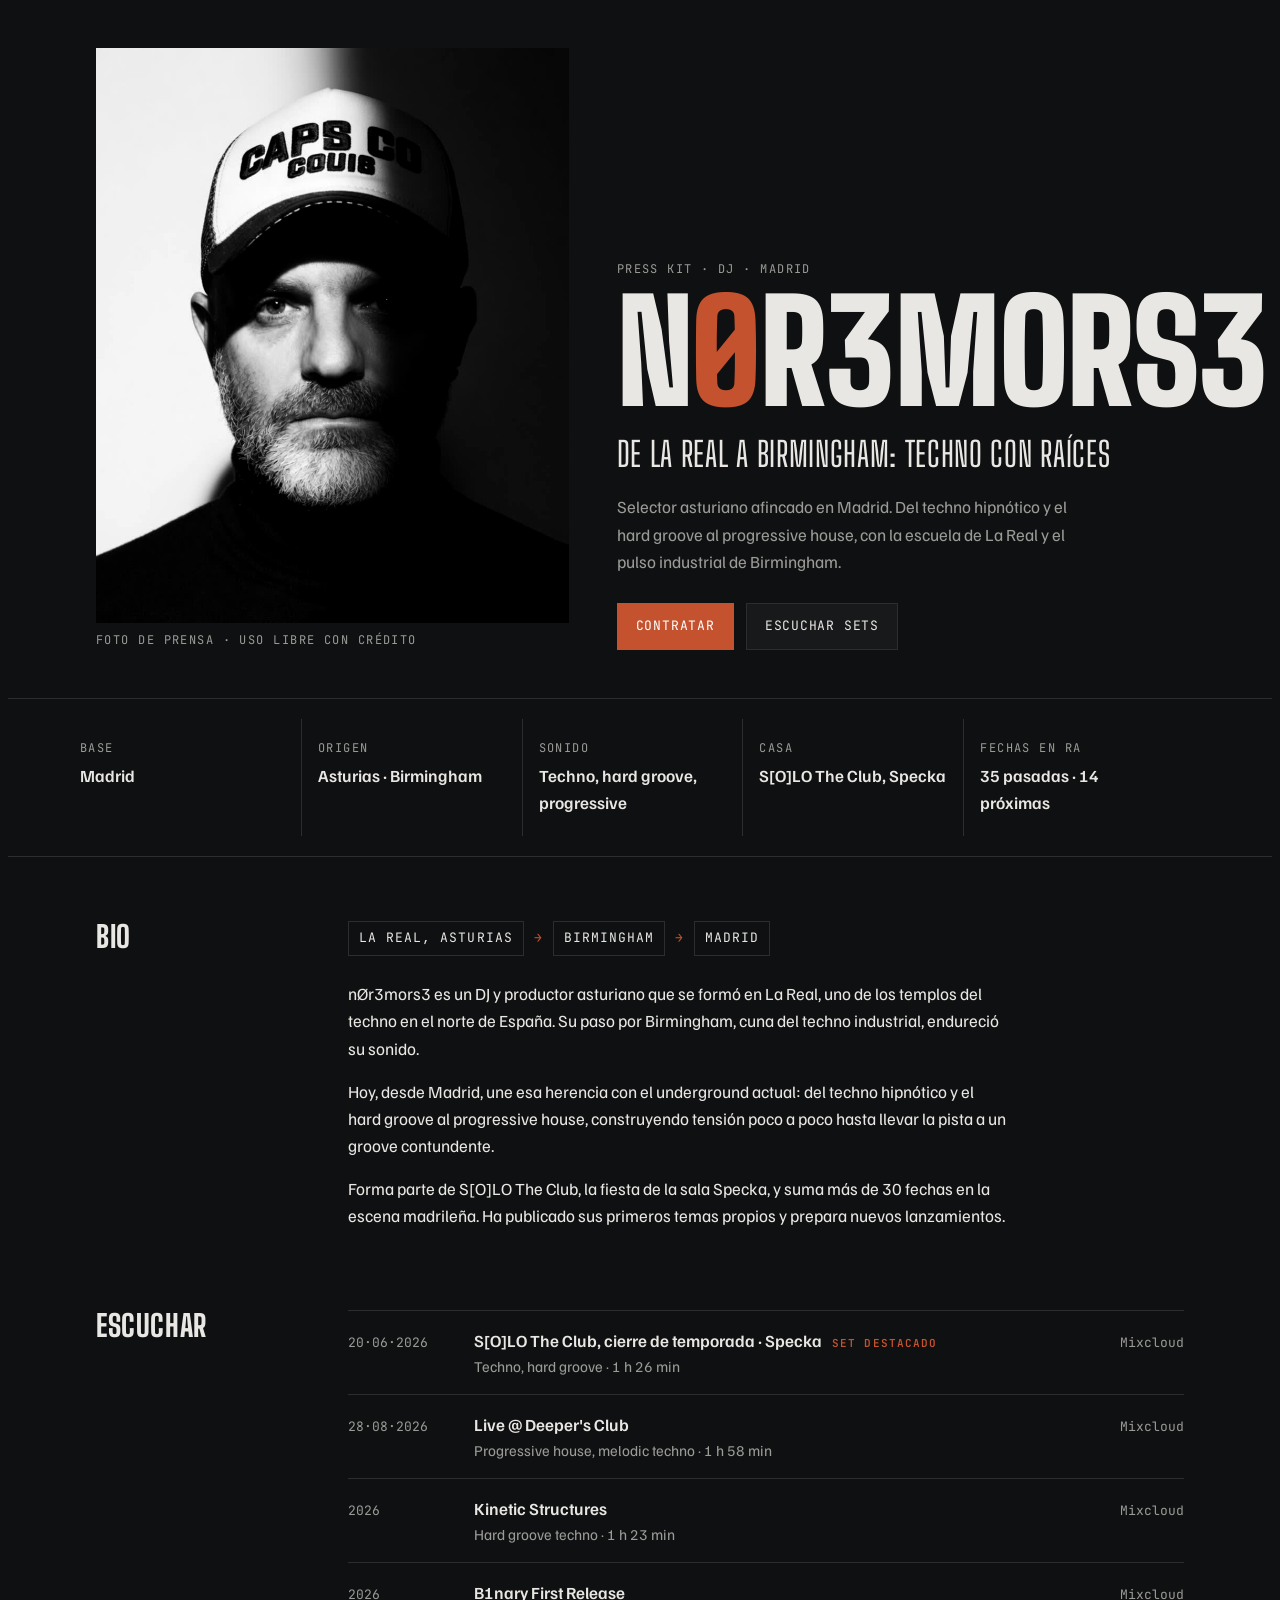
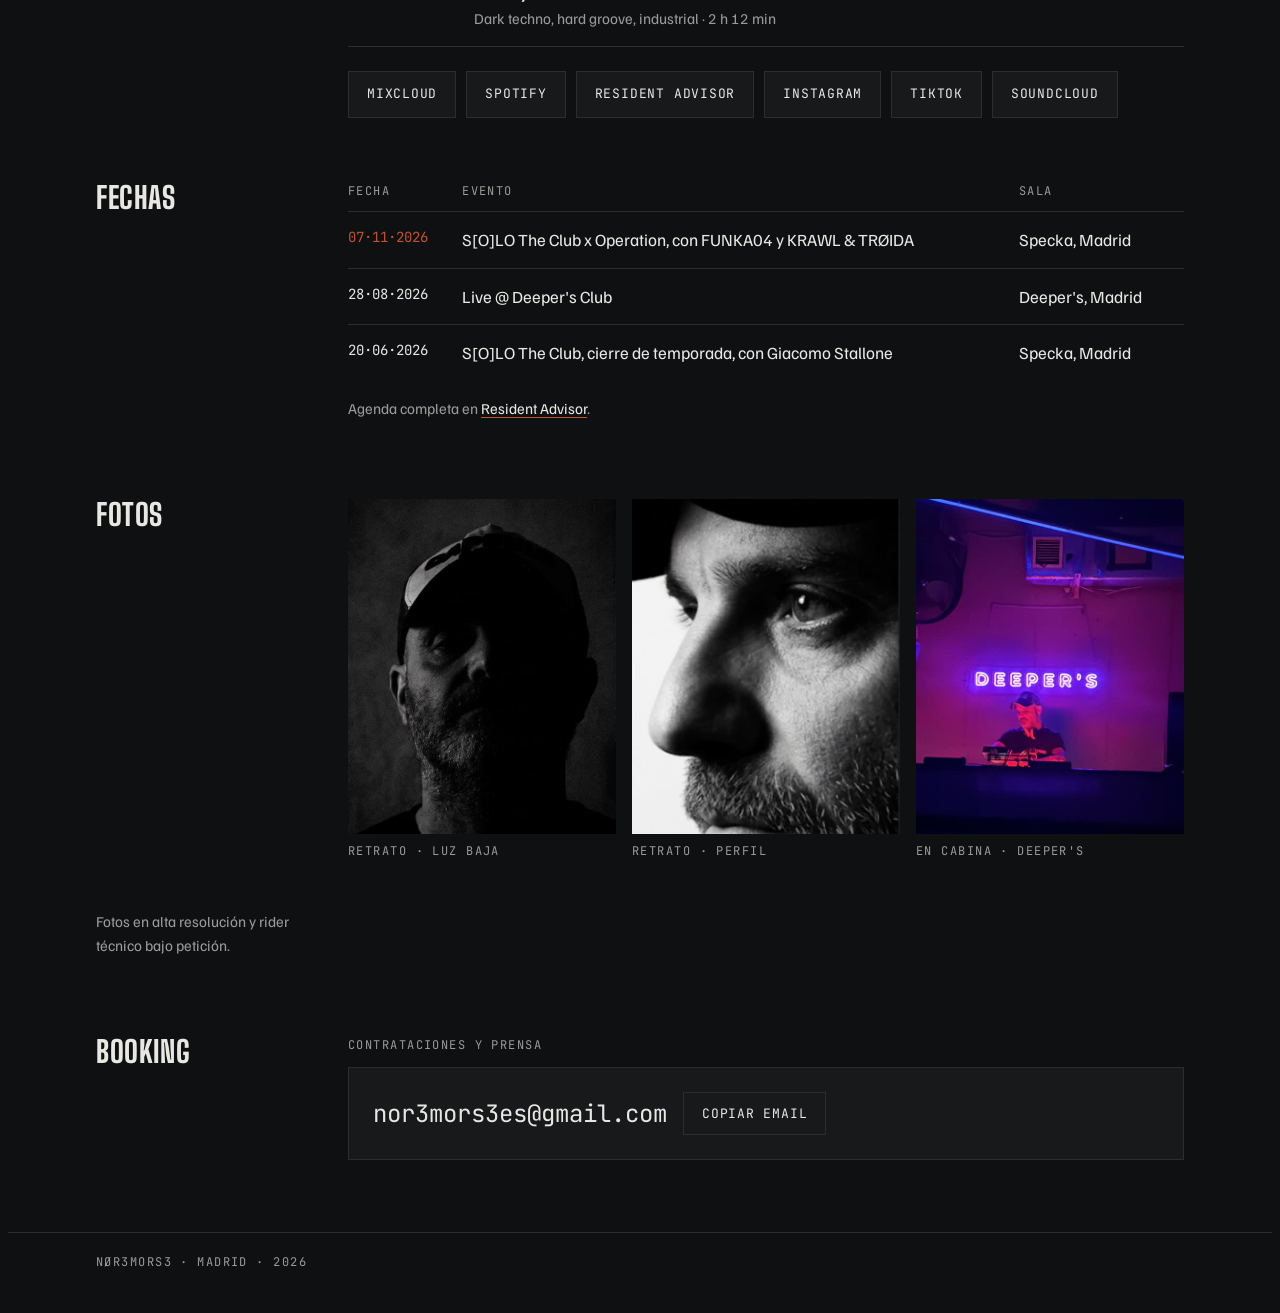
==== index.html @ e6bd1692 "Press kit nØr3mors3 Co-Authored-By: Claude Opus 5.5 (1M context) <noreply@anthropic.com> Claude-Sess" ====
<!doctype html>
<html lang="es">
<head>
<meta charset="utf-8">
<meta name="viewport" content="width=device-width, initial-scale=1">
<title>nØr3mors3 Press Kit</title>
<link rel="preconnect" href="https://fonts.googleapis.com">
<link rel="preconnect" href="https://fonts.gstatic.com" crossorigin>
<link rel="stylesheet" href="https://fonts.googleapis.com/css2?family=Big+Shoulders+Display:wght@500;800;900&family=Familjen+Grotesk:wght@400;500;600&family=JetBrains+Mono:wght@400;500&display=swap">
<style>
/* Layout: a booth-light poster. Black-and-white portrait beside a tall condensed name, then a strip of facts, then sections in a narrow reading column. Dark by deliberate choice. */
:root {
  --ink: #0f1011;        /* the room */
  --slab: #17191b;       /* concrete surfaces */
  --rule: #2b2e31;       /* steel edges */
  --paper: #e9e7e3;      /* main text */
  --dust: #9a9a96;       /* quiet text */
  --oxide: #c4522e;      /* rust from the mines and the mills */
  --display: "Big Shoulders Display", "Arial Narrow", Impact, sans-serif;
  --body: "Familjen Grotesk", "Helvetica Neue", Arial, sans-serif;
  --mono: "JetBrains Mono", ui-monospace, Menlo, Consolas, monospace;
  color-scheme: dark;
}
* { box-sizing: border-box; }
body {
  background: var(--ink); color: var(--paper);
  font-family: var(--body); font-size: 17px; line-height: 1.6;
  -webkit-font-smoothing: antialiased;
}
a { color: var(--paper); text-decoration-color: var(--oxide); text-underline-offset: 3px; }
a:hover { color: var(--oxide); }
a:focus-visible, button:focus-visible { outline: 2px solid var(--oxide); outline-offset: 3px; }
.wrap {
  max-width: 1120px; margin: 0 auto;
  padding-left: max(16px, env(safe-area-inset-left, 0px));
  padding-right: max(16px, env(safe-area-inset-right, 0px));
}
.label {
  font-family: var(--mono); font-size: 12px; letter-spacing: .12em;
  text-transform: uppercase; color: var(--dust);
}

/* Hero */
.hero { padding-block: 40px 48px; display: grid; grid-template-columns: minmax(0, 5fr) minmax(0, 6fr); gap: 48px; align-items: end; }
.hero figure { margin: 0; }
.hero img { display: block; width: 100%; height: auto; filter: grayscale(1) contrast(1.05); }
.hero figcaption { margin-top: 8px; }
.name {
  font-family: var(--display); font-weight: 900; text-transform: uppercase;
  font-size: clamp(64px, 11vw, 148px); line-height: .86; letter-spacing: -.01em;
  margin: 12px 0 24px;
}
.name .slash { color: var(--oxide); }
.thesis {
  font-family: var(--display); font-weight: 500; text-transform: uppercase;
  font-size: clamp(24px, 3vw, 34px); line-height: 1.1; letter-spacing: .02em;
  margin: 0 0 20px; text-wrap: balance;
}
.lede { color: var(--dust); max-width: 46ch; margin: 0 0 28px; }
.actions { display: flex; flex-wrap: wrap; gap: 12px; }
.btn {
  display: inline-flex; align-items: center; gap: 8px;
  font-family: var(--mono); font-size: 13px; letter-spacing: .06em; text-transform: uppercase;
  padding: 12px 18px; border: 1px solid var(--rule); background: var(--slab);
  color: var(--paper); text-decoration: none; cursor: pointer;
}
.btn.primary { background: var(--oxide); border-color: var(--oxide); color: #fff; }
.btn:hover { border-color: var(--oxide); }

/* Facts strip */
.facts { border-top: 1px solid var(--rule); border-bottom: 1px solid var(--rule); }
.facts dl { margin: 0; display: grid; grid-template-columns: repeat(5, minmax(0, 1fr)); }
.facts div { padding: 20px 16px 20px 0; min-width: 0; }
.facts div + div { padding-left: 16px; border-left: 1px solid var(--rule); }
.facts dt { margin-bottom: 4px; }
.facts dd { margin: 0; font-weight: 600; font-variant-numeric: tabular-nums; }

/* Sections */
section { padding-block: 64px 0; }
.sec { display: grid; grid-template-columns: 220px minmax(0, 1fr); gap: 32px; }
h2 {
  font-family: var(--display); font-weight: 800; text-transform: uppercase;
  font-size: 30px; line-height: 1; letter-spacing: .02em; margin: 0; text-wrap: balance;
}
.prose { max-width: 66ch; }
.prose p { margin: 0 0 16px; }
.route { display: flex; flex-wrap: wrap; align-items: center; gap: 10px; margin: 0 0 24px; font-family: var(--mono); font-size: 13px; letter-spacing: .08em; text-transform: uppercase; }
.route span { padding: 6px 10px; border: 1px solid var(--rule); }
.route i { color: var(--oxide); font-style: normal; }

/* Listen */
.sets { display: grid; gap: 0; border-top: 1px solid var(--rule); }
.set { display: grid; grid-template-columns: 110px minmax(0, 1fr) auto; gap: 16px; align-items: baseline; padding: 16px 0; border-bottom: 1px solid var(--rule); }
.set .t { font-weight: 600; }
.set .g { color: var(--dust); font-size: 15px; }
.set .d { font-family: var(--mono); font-size: 13px; color: var(--dust); font-variant-numeric: tabular-nums; }
.set.feat .t::after { content: "Set destacado"; margin-left: 10px; font-family: var(--mono); font-size: 11px; letter-spacing: .1em; text-transform: uppercase; color: var(--oxide); }
.links { display: flex; flex-wrap: wrap; gap: 10px; margin-top: 24px; }

/* Dates */
.dates { width: 100%; border-collapse: collapse; font-variant-numeric: tabular-nums; }
.dates th { text-align: left; font-weight: 400; padding: 0 16px 10px 0; }
.dates td { padding: 14px 16px 14px 0; border-top: 1px solid var(--rule); vertical-align: top; }
.dates td:first-child { font-family: var(--mono); font-size: 14px; white-space: nowrap; }
.dates .next td:first-child { color: var(--oxide); }
.tablewrap { overflow-x: auto; }
.note { color: var(--dust); font-size: 15px; margin-top: 16px; }

/* Photos */
.photos { display: grid; grid-template-columns: repeat(3, minmax(0, 1fr)); gap: 16px; }
.photos figure { margin: 0; }
.photos img { display: block; width: 100%; aspect-ratio: 4 / 5; object-fit: cover; max-width: 100%; }
.photos figcaption { margin-top: 8px; }

/* Contact */
.contact { padding-block: 64px 72px; }
.mail {
  display: flex; flex-wrap: wrap; align-items: center; gap: 16px;
  padding: 24px; background: var(--slab); border: 1px solid var(--rule);
}
.mail .addr { font-family: var(--mono); font-size: clamp(16px, 2.6vw, 24px); user-select: all; overflow-wrap: anywhere; }
footer { border-top: 1px solid var(--rule); padding-block: 20px 32px; }

@media (max-width: 820px) {
  .hero { grid-template-columns: 1fr; gap: 28px; padding-top: 24px; }
  .hero figure { max-width: 420px; }
  .facts dl { grid-template-columns: repeat(2, minmax(0, 1fr)); }
  .facts div, .facts div + div { padding: 14px 12px 14px 0; border-left: 0; border-top: 1px solid var(--rule); }
  .facts div:nth-child(-n+2) { border-top: 0; }
  .sec { grid-template-columns: 1fr; gap: 20px; }
  .set { grid-template-columns: 1fr; gap: 2px; }
  .photos { grid-template-columns: 1fr 1fr; }
}
@media (max-width: 480px) { .photos { grid-template-columns: 1fr; } }
@media (prefers-reduced-motion: no-preference) { .btn { transition: border-color .15s, color .15s; } }
</style>
</head>
<body>

<header class="wrap hero">
  <figure>
    <img src="[data-uri]" alt="Retrato en blanco y negro de nØr3mors3 con gorra" width="900" height="1094">
    <figcaption class="label">Foto de prensa · uso libre con crédito</figcaption>
  </figure>
  <div>
    <div class="label">Press kit · DJ · Madrid</div>
    <h1 class="name">n<span class="slash">Ø</span>r3mors3</h1>
    <p class="thesis">De La Real a Birmingham: techno con raíces</p>
    <p class="lede">Selector asturiano afincado en Madrid. Del techno hipnótico y el hard groove al progressive house, con la escuela de La Real y el pulso industrial de Birmingham.</p>
    <div class="actions">
      <a class="btn primary" href="#contacto">Contratar</a>
      <a class="btn" href="https://www.mixcloud.com/n0r3mors3/" target="_blank" rel="noopener">Escuchar sets</a>
    </div>
  </div>
</header>

<div class="facts">
  <div class="wrap">
    <dl>
      <div><dt class="label">Base</dt><dd>Madrid</dd></div>
      <div><dt class="label">Origen</dt><dd>Asturias · Birmingham</dd></div>
      <div><dt class="label">Sonido</dt><dd>Techno, hard groove, progressive</dd></div>
      <div><dt class="label">Casa</dt><dd>S[O]LO The Club, Specka</dd></div>
      <div><dt class="label">Fechas en RA</dt><dd>35 pasadas · 14 próximas</dd></div>
    </dl>
  </div>
</div>

<main class="wrap">
  <section id="bio" class="sec">
    <h2>Bio</h2>
    <div class="prose">
      <div class="route" aria-label="Recorrido">
        <span>La Real, Asturias</span><i>→</i><span>Birmingham</span><i>→</i><span>Madrid</span>
      </div>
      <p>nØr3mors3 es un DJ y productor asturiano que se formó en La Real, uno de los templos del techno en el norte de España. Su paso por Birmingham, cuna del techno industrial, endureció su sonido.</p>
      <p>Hoy, desde Madrid, une esa herencia con el underground actual: del techno hipnótico y el hard groove al progressive house, construyendo tensión poco a poco hasta llevar la pista a un groove contundente.</p>
      <p>Forma parte de S[O]LO The Club, la fiesta de la sala Specka, y suma más de 30 fechas en la escena madrileña. Ha publicado sus primeros temas propios y prepara nuevos lanzamientos.</p>
    </div>
  </section>

  <section id="escuchar" class="sec">
    <h2>Escuchar</h2>
    <div>
      <div class="sets">
        <div class="set feat"><span class="d">20·06·2026</span><div><div class="t">S[O]LO The Club, cierre de temporada · Specka</div><div class="g">Techno, hard groove · 1 h 26 min</div></div><span class="d">Mixcloud</span></div>
        <div class="set"><span class="d">28·08·2026</span><div><div class="t">Live @ Deeper's Club</div><div class="g">Progressive house, melodic techno · 1 h 58 min</div></div><span class="d">Mixcloud</span></div>
        <div class="set"><span class="d">2026</span><div><div class="t">Kinetic Structures</div><div class="g">Hard groove techno · 1 h 23 min</div></div><span class="d">Mixcloud</span></div>
        <div class="set"><span class="d">2026</span><div><div class="t">B1nary First Release</div><div class="g">Dark techno, hard groove, industrial · 2 h 12 min</div></div><span class="d">Mixcloud</span></div>
      </div>
      <div class="links">
        <a class="btn" href="https://www.mixcloud.com/n0r3mors3/" target="_blank" rel="noopener">Mixcloud</a>
        <a class="btn" href="https://open.spotify.com/artist/33xK9QpzWujPgHtgsVGkIV" target="_blank" rel="noopener">Spotify</a>
        <a class="btn" href="https://ra.co/dj/nor3mors3" target="_blank" rel="noopener">Resident Advisor</a>
        <a class="btn" href="https://www.instagram.com/n0r3mors3" target="_blank" rel="noopener">Instagram</a>
        <a class="btn" href="https://www.tiktok.com/@n0r3mors3" target="_blank" rel="noopener">TikTok</a>
        <a class="btn" href="https://soundcloud.com/ruben-modrono" target="_blank" rel="noopener">SoundCloud</a>
      </div>
    </div>
  </section>

  <section id="fechas" class="sec">
    <h2>Fechas</h2>
    <div>
      <div class="tablewrap">
        <table class="dates">
          <thead><tr><th class="label">Fecha</th><th class="label">Evento</th><th class="label">Sala</th></tr></thead>
          <tbody>
            <tr class="next"><td>07·11·2026</td><td>S[O]LO The Club x Operation, con FUNKA04 y KRAWL &amp; TRØIDA</td><td>Specka, Madrid</td></tr>
            <tr><td>28·08·2026</td><td>Live @ Deeper's Club</td><td>Deeper's, Madrid</td></tr>
            <tr><td>20·06·2026</td><td>S[O]LO The Club, cierre de temporada, con Giacomo Stallone</td><td>Specka, Madrid</td></tr>
          </tbody>
        </table>
      </div>
      <p class="note">Agenda completa en <a href="https://ra.co/dj/nor3mors3" target="_blank" rel="noopener">Resident Advisor</a>.</p>
    </div>
  </section>

  <section id="fotos" class="sec">
    <h2>Fotos</h2>
    <div>
    <div class="photos">
      <figure><img src="[data-uri]" alt="Retrato en penumbra de nØr3mors3" loading="lazy"><figcaption class="label">Retrato · luz baja</figcaption></figure>
      <figure><img src="[data-uri]" alt="Perfil en blanco y negro de nØr3mors3" loading="lazy"><figcaption class="label">Retrato · perfil</figcaption></figure>
      <figure><img src="[data-uri]" alt="nØr3mors3 en cabina bajo el neón de Deeper's" loading="lazy"><figcaption class="label">En cabina · Deeper's</figcaption></figure>
    </div>
    </div>
    <p class="note">Fotos en alta resolución y rider técnico bajo petición.</p>
    </div>
  </section>
</main>

<section id="contacto" class="contact">
  <div class="wrap sec">
    <h2>Booking</h2>
    <div>
      <p class="label" style="margin:0 0 12px">Contrataciones y prensa</p>
      <div class="mail">
        <span class="addr" id="addr">nor3mors3es@gmail.com</span>
        <button class="btn" id="copy" type="button">Copiar email</button>
      </div>
    </div>
  </div>
</section>

<footer>
  <div class="wrap label">nØr3mors3 · Madrid · 2026</div>
</footer>

<script>
document.getElementById('copy').addEventListener('click', function () {
  var b = this, addr = document.getElementById('addr').textContent;
  function done(msg) { b.textContent = msg; setTimeout(function () { b.textContent = 'Copiar email'; }, 1800); }
  function select() { var r = document.createRange(); r.selectNodeContents(document.getElementById('addr')); var s = getSelection(); s.removeAllRanges(); s.addRange(r); done('Seleccionado'); }
  try { navigator.clipboard.writeText(addr).then(function () { done('Copiado'); }, select); } catch (e) { select(); }
});
</script>

</body>
</html>
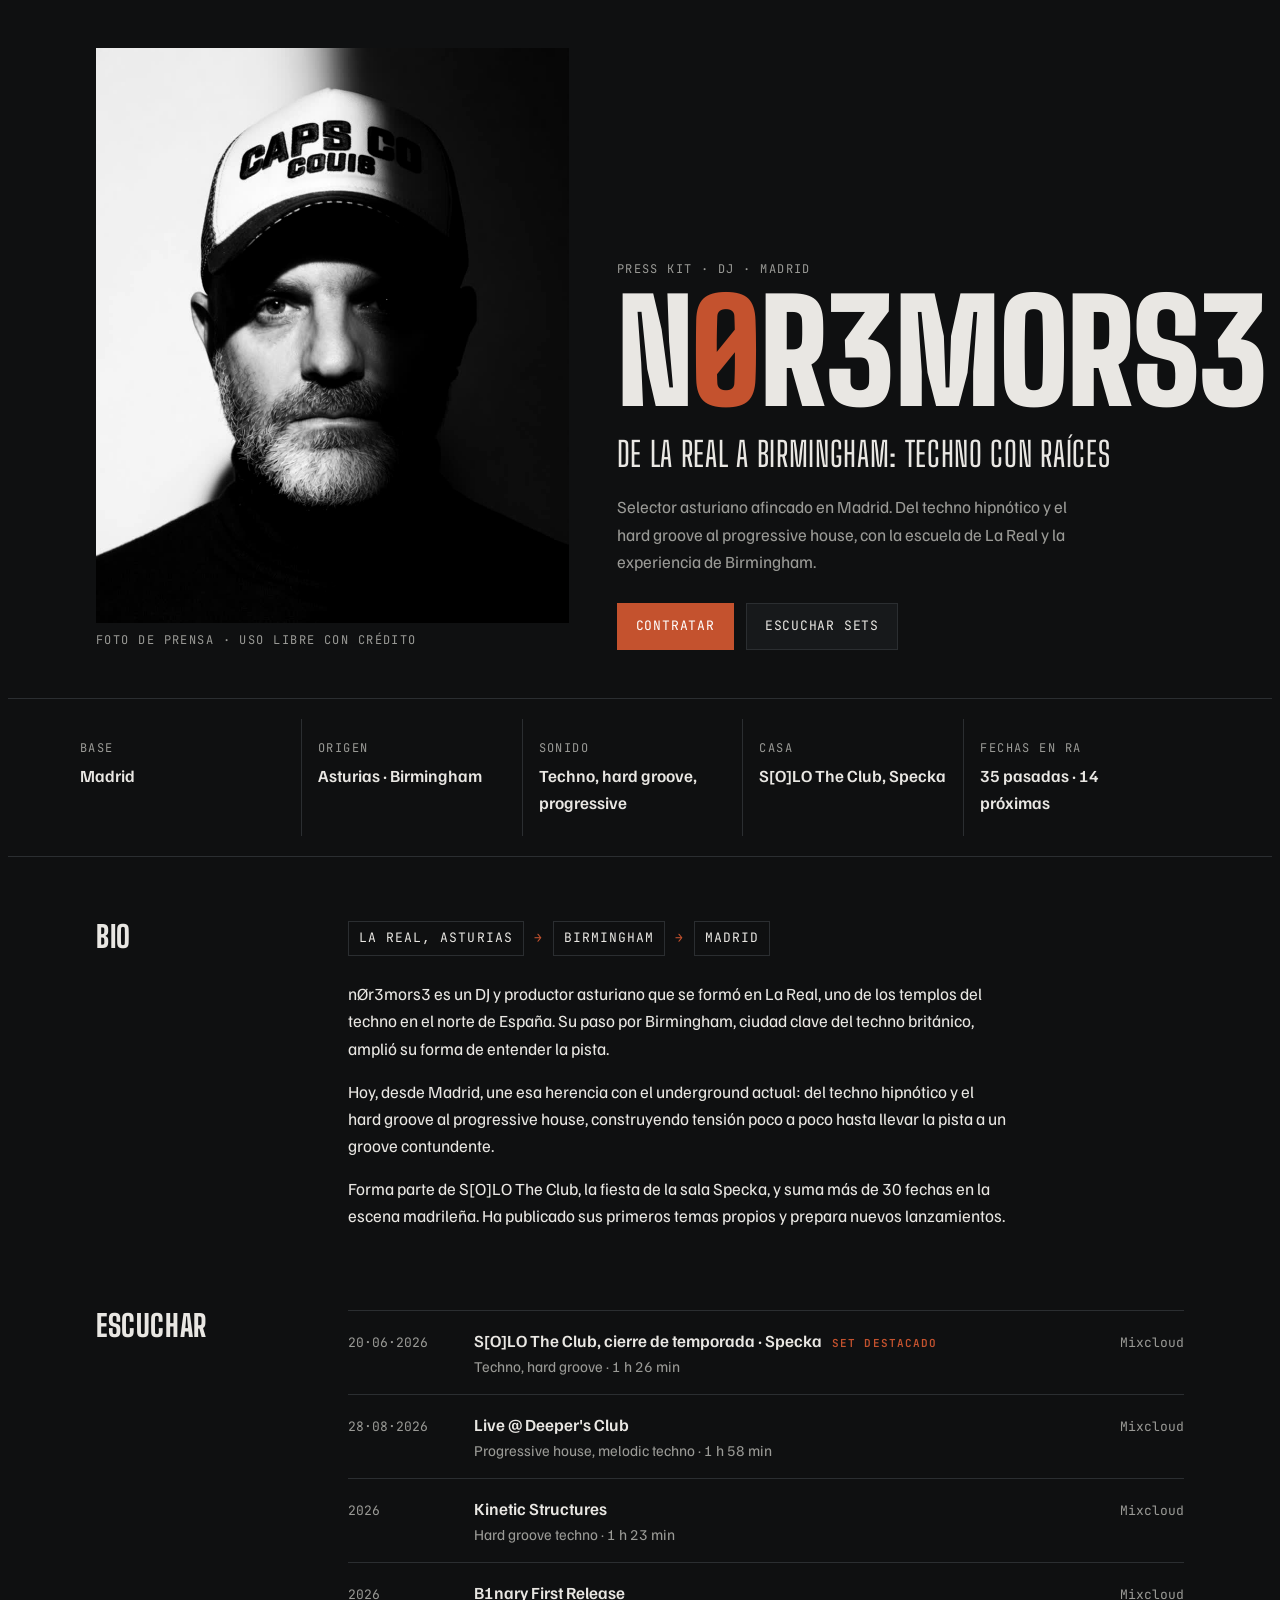
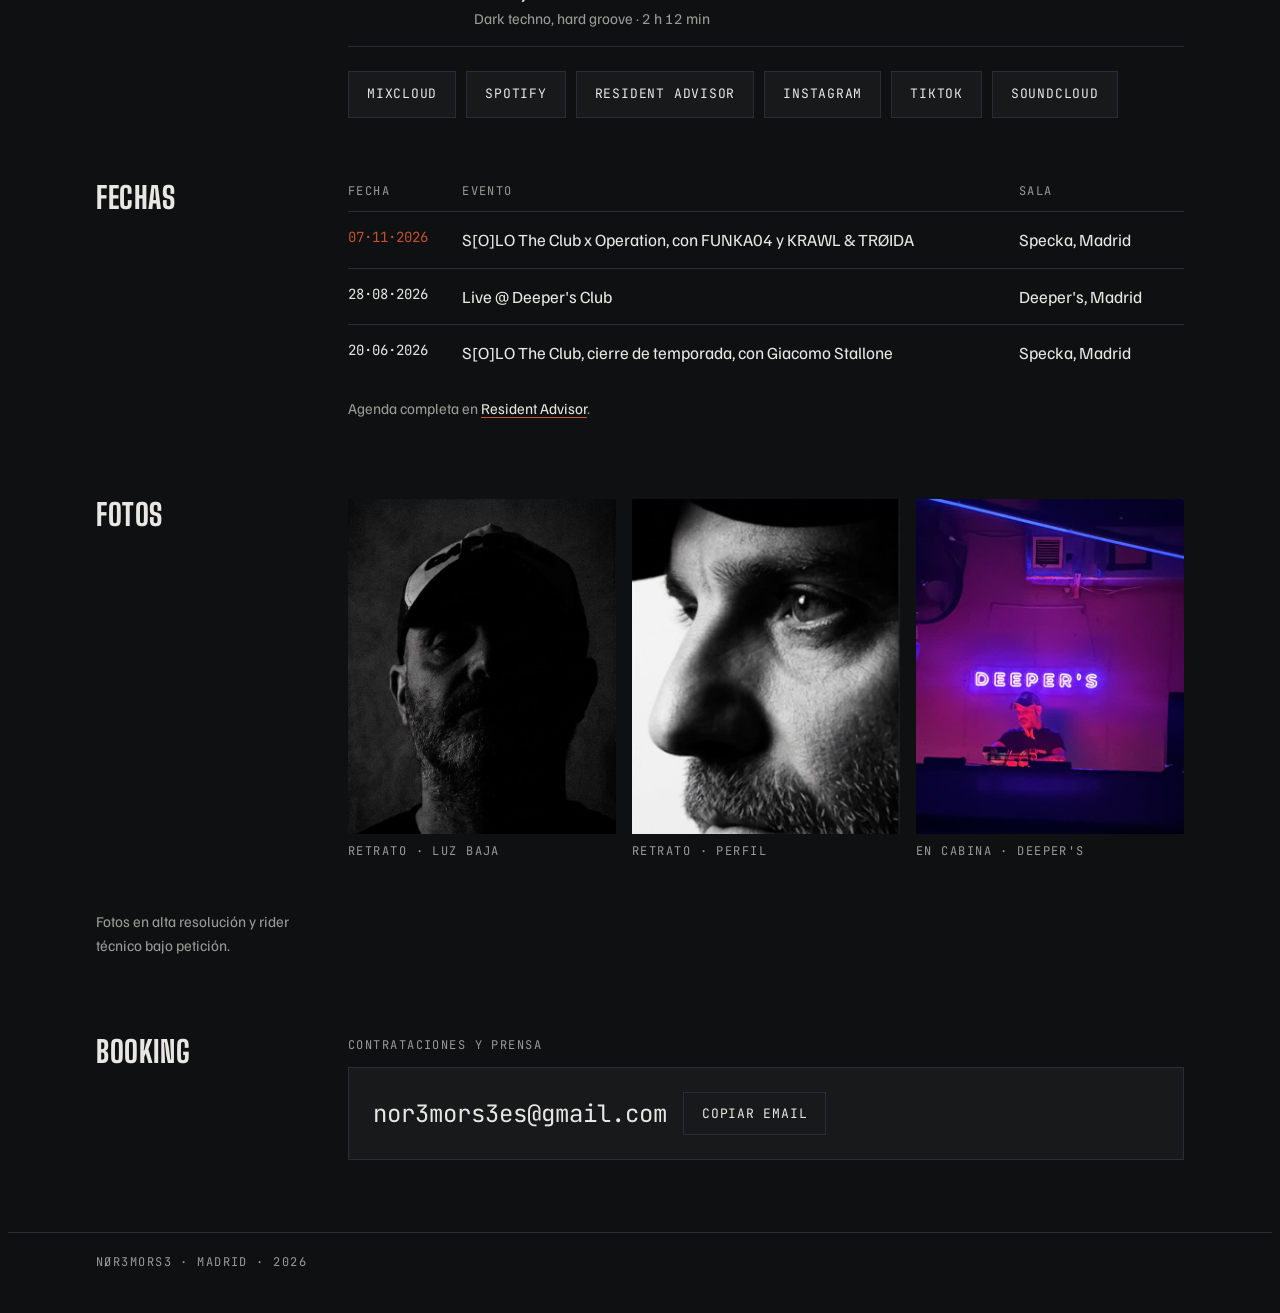
==== commit edf7da7b: "Press kit: quitar referencias a techno industrial Co-Authored-By: Claude Opus 5.5 (1M context) <nore" ====
--- a/index.html
+++ b/index.html
@@ -146,7 +146,7 @@
     <div class="label">Press kit · DJ · Madrid</div>
     <h1 class="name">n<span class="slash">Ø</span>r3mors3</h1>
     <p class="thesis">De La Real a Birmingham: techno con raíces</p>
-    <p class="lede">Selector asturiano afincado en Madrid. Del techno hipnótico y el hard groove al progressive house, con la escuela de La Real y el pulso industrial de Birmingham.</p>
+    <p class="lede">Selector asturiano afincado en Madrid. Del techno hipnótico y el hard groove al progressive house, con la escuela de La Real y la experiencia de Birmingham.</p>
     <div class="actions">
       <a class="btn primary" href="#contacto">Contratar</a>
       <a class="btn" href="https://www.mixcloud.com/n0r3mors3/" target="_blank" rel="noopener">Escuchar sets</a>
@@ -173,7 +173,7 @@
       <div class="route" aria-label="Recorrido">
         <span>La Real, Asturias</span><i>→</i><span>Birmingham</span><i>→</i><span>Madrid</span>
       </div>
-      <p>nØr3mors3 es un DJ y productor asturiano que se formó en La Real, uno de los templos del techno en el norte de España. Su paso por Birmingham, cuna del techno industrial, endureció su sonido.</p>
+      <p>nØr3mors3 es un DJ y productor asturiano que se formó en La Real, uno de los templos del techno en el norte de España. Su paso por Birmingham, ciudad clave del techno británico, amplió su forma de entender la pista.</p>
       <p>Hoy, desde Madrid, une esa herencia con el underground actual: del techno hipnótico y el hard groove al progressive house, construyendo tensión poco a poco hasta llevar la pista a un groove contundente.</p>
       <p>Forma parte de S[O]LO The Club, la fiesta de la sala Specka, y suma más de 30 fechas en la escena madrileña. Ha publicado sus primeros temas propios y prepara nuevos lanzamientos.</p>
     </div>
@@ -186,7 +186,7 @@
         <div class="set feat"><span class="d">20·06·2026</span><div><div class="t">S[O]LO The Club, cierre de temporada · Specka</div><div class="g">Techno, hard groove · 1 h 26 min</div></div><span class="d">Mixcloud</span></div>
         <div class="set"><span class="d">28·08·2026</span><div><div class="t">Live @ Deeper's Club</div><div class="g">Progressive house, melodic techno · 1 h 58 min</div></div><span class="d">Mixcloud</span></div>
         <div class="set"><span class="d">2026</span><div><div class="t">Kinetic Structures</div><div class="g">Hard groove techno · 1 h 23 min</div></div><span class="d">Mixcloud</span></div>
-        <div class="set"><span class="d">2026</span><div><div class="t">B1nary First Release</div><div class="g">Dark techno, hard groove, industrial · 2 h 12 min</div></div><span class="d">Mixcloud</span></div>
+        <div class="set"><span class="d">2026</span><div><div class="t">B1nary First Release</div><div class="g">Dark techno, hard groove · 2 h 12 min</div></div><span class="d">Mixcloud</span></div>
       </div>
       <div class="links">
         <a class="btn" href="https://www.mixcloud.com/n0r3mors3/" target="_blank" rel="noopener">Mixcloud</a>
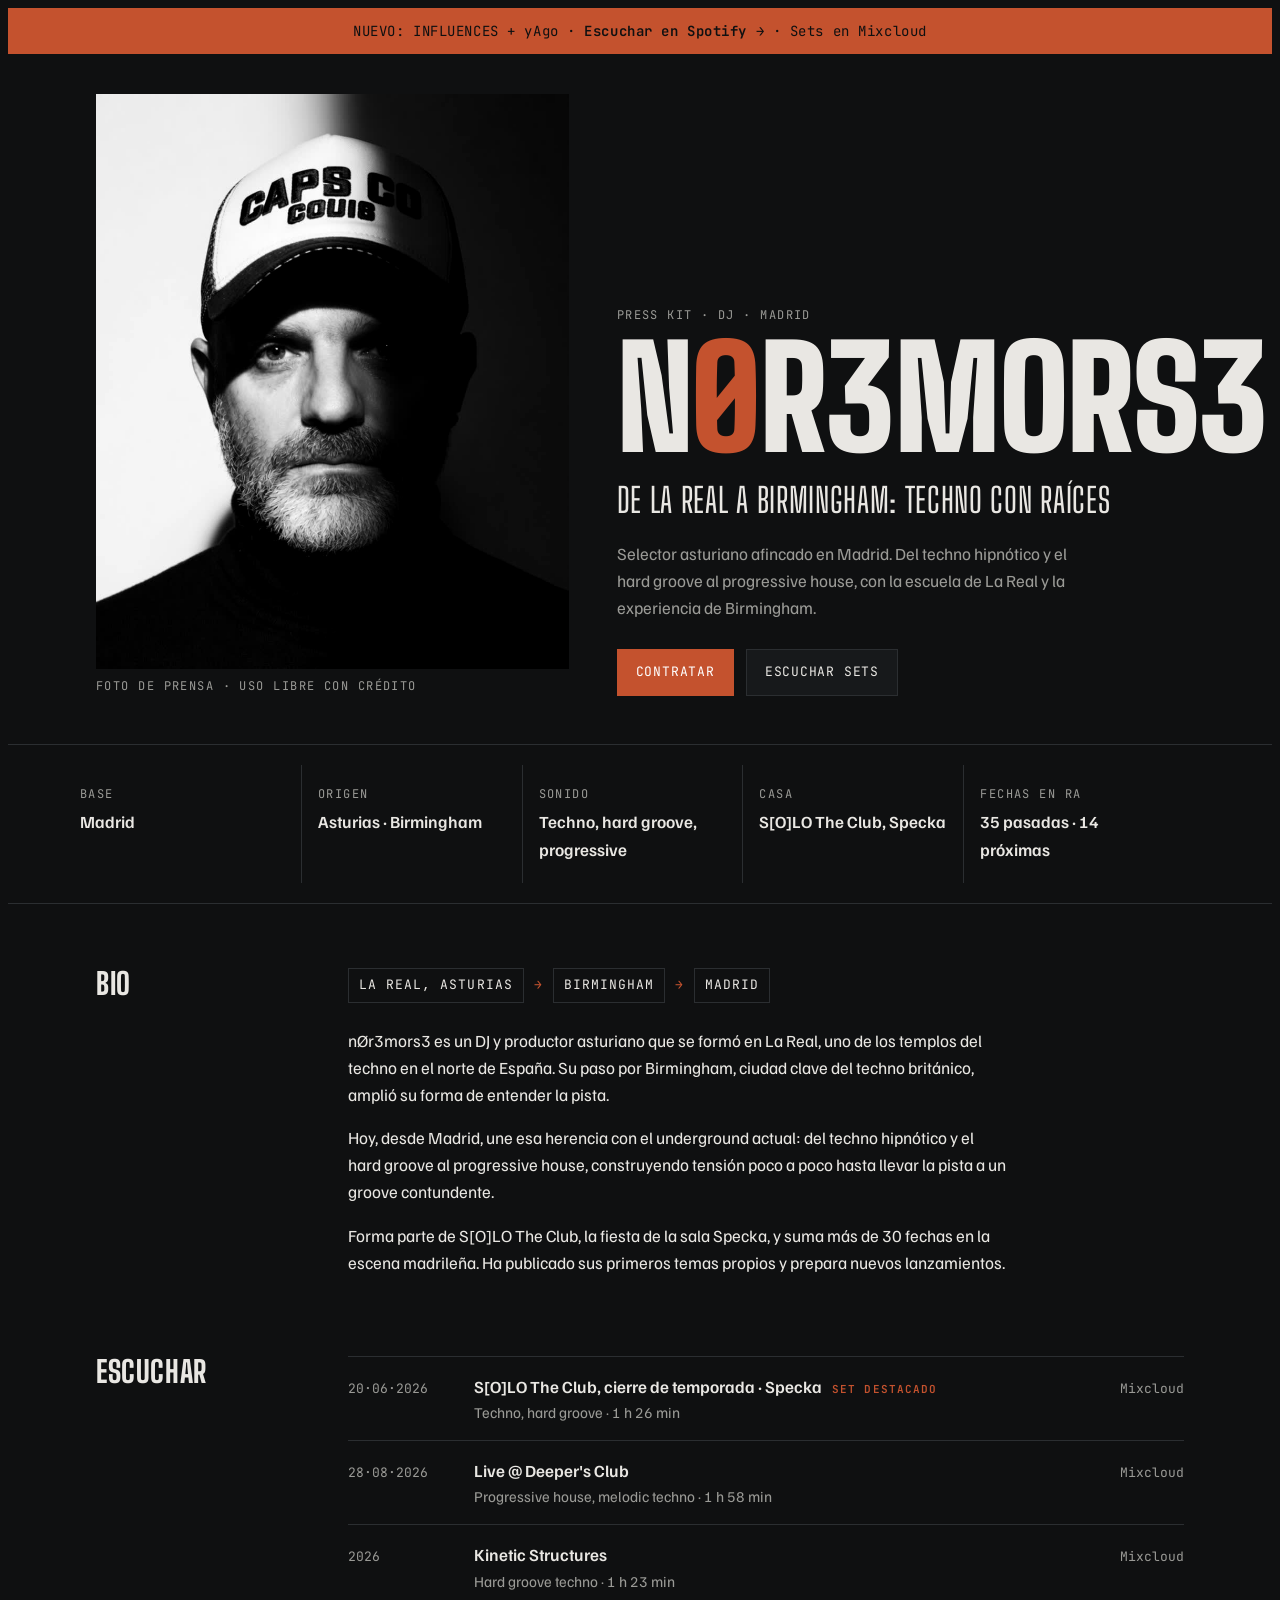
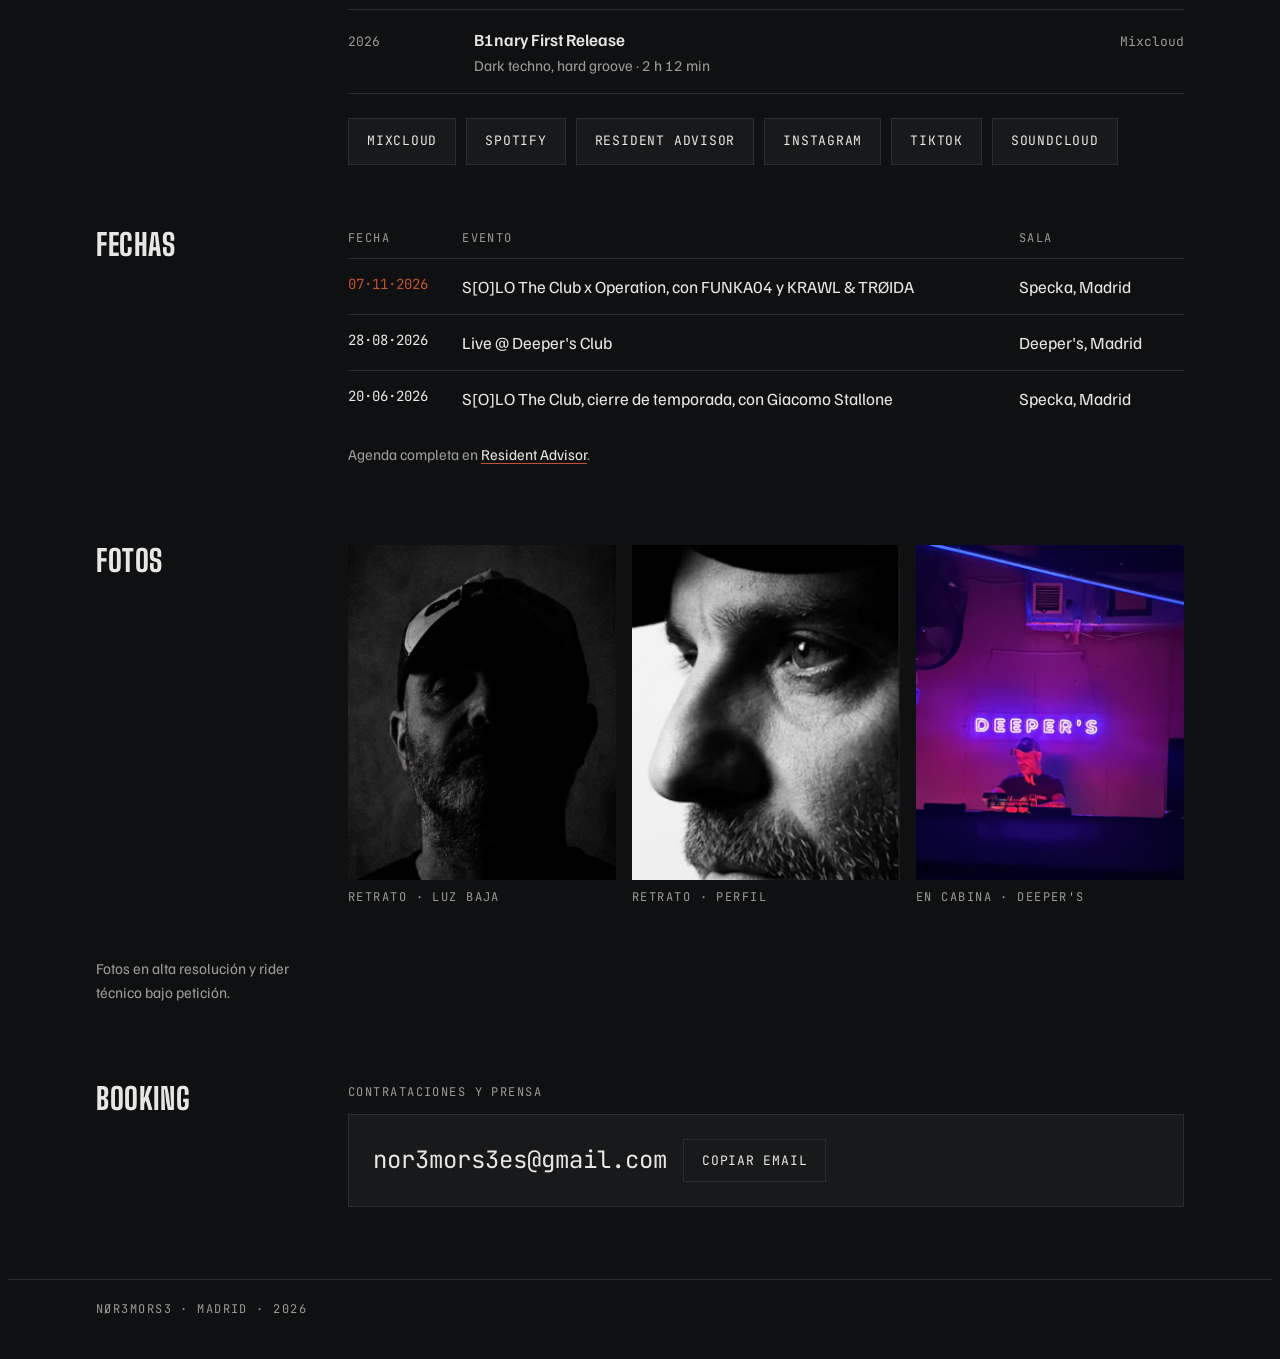
==== commit 0a3fb32b: "Web: banner con Spotify para el enlace de la bio Co-Authored-By: Claude Opus 5.5 (1M context) <norep" ====
--- a/index.html
+++ b/index.html
@@ -136,6 +136,8 @@
 </style>
 </head>
 <body>
+<div style="background:#c4522e;color:#0f1011;font-family:var(--mono);font-size:14px;letter-spacing:.04em;padding:12px 16px;text-align:center">NUEVO: INFLUENCES + yAgo · <a href="https://open.spotify.com/artist/33xK9QpzWujPgHtgsVGkIV" style="color:#0f1011;font-weight:600">Escuchar en Spotify →</a> · <a href="https://www.mixcloud.com/n0r3mors3/" style="color:#0f1011">Sets en Mixcloud</a></div>
+
 
 <header class="wrap hero">
   <figure>
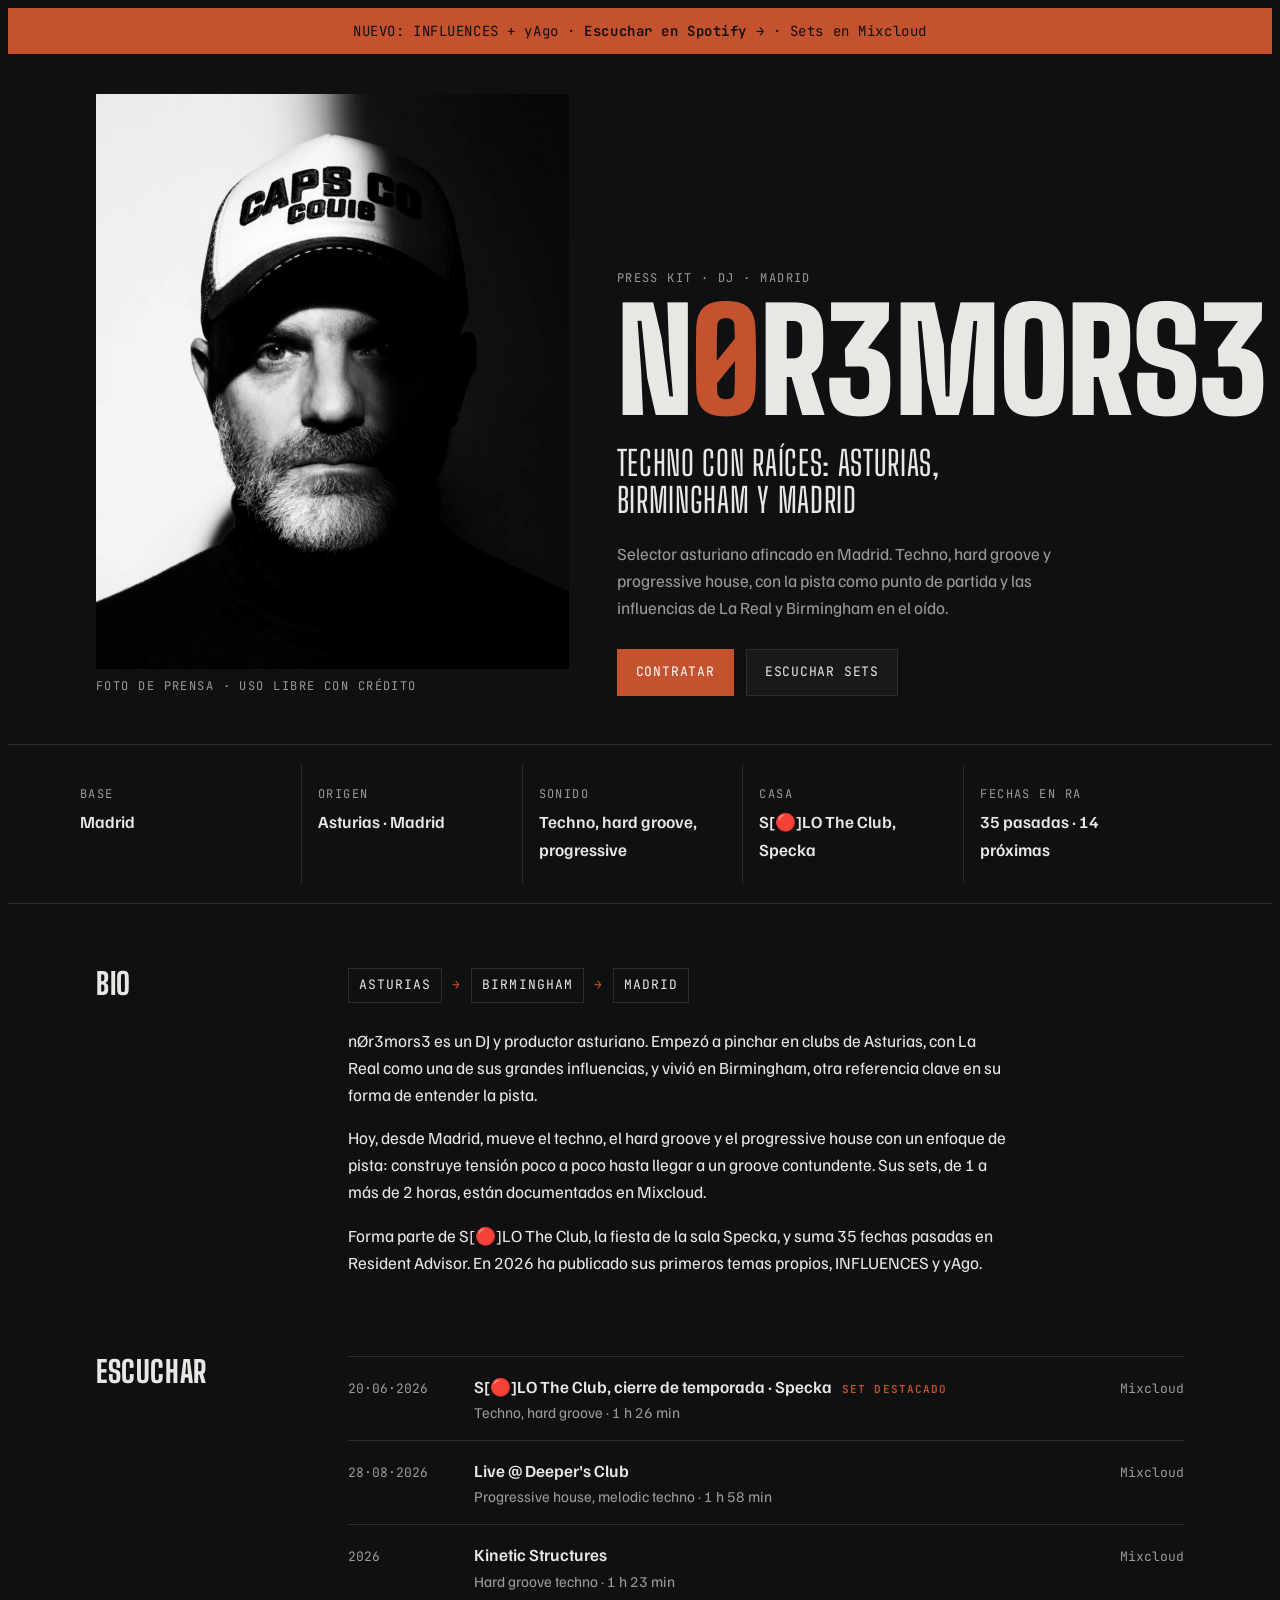
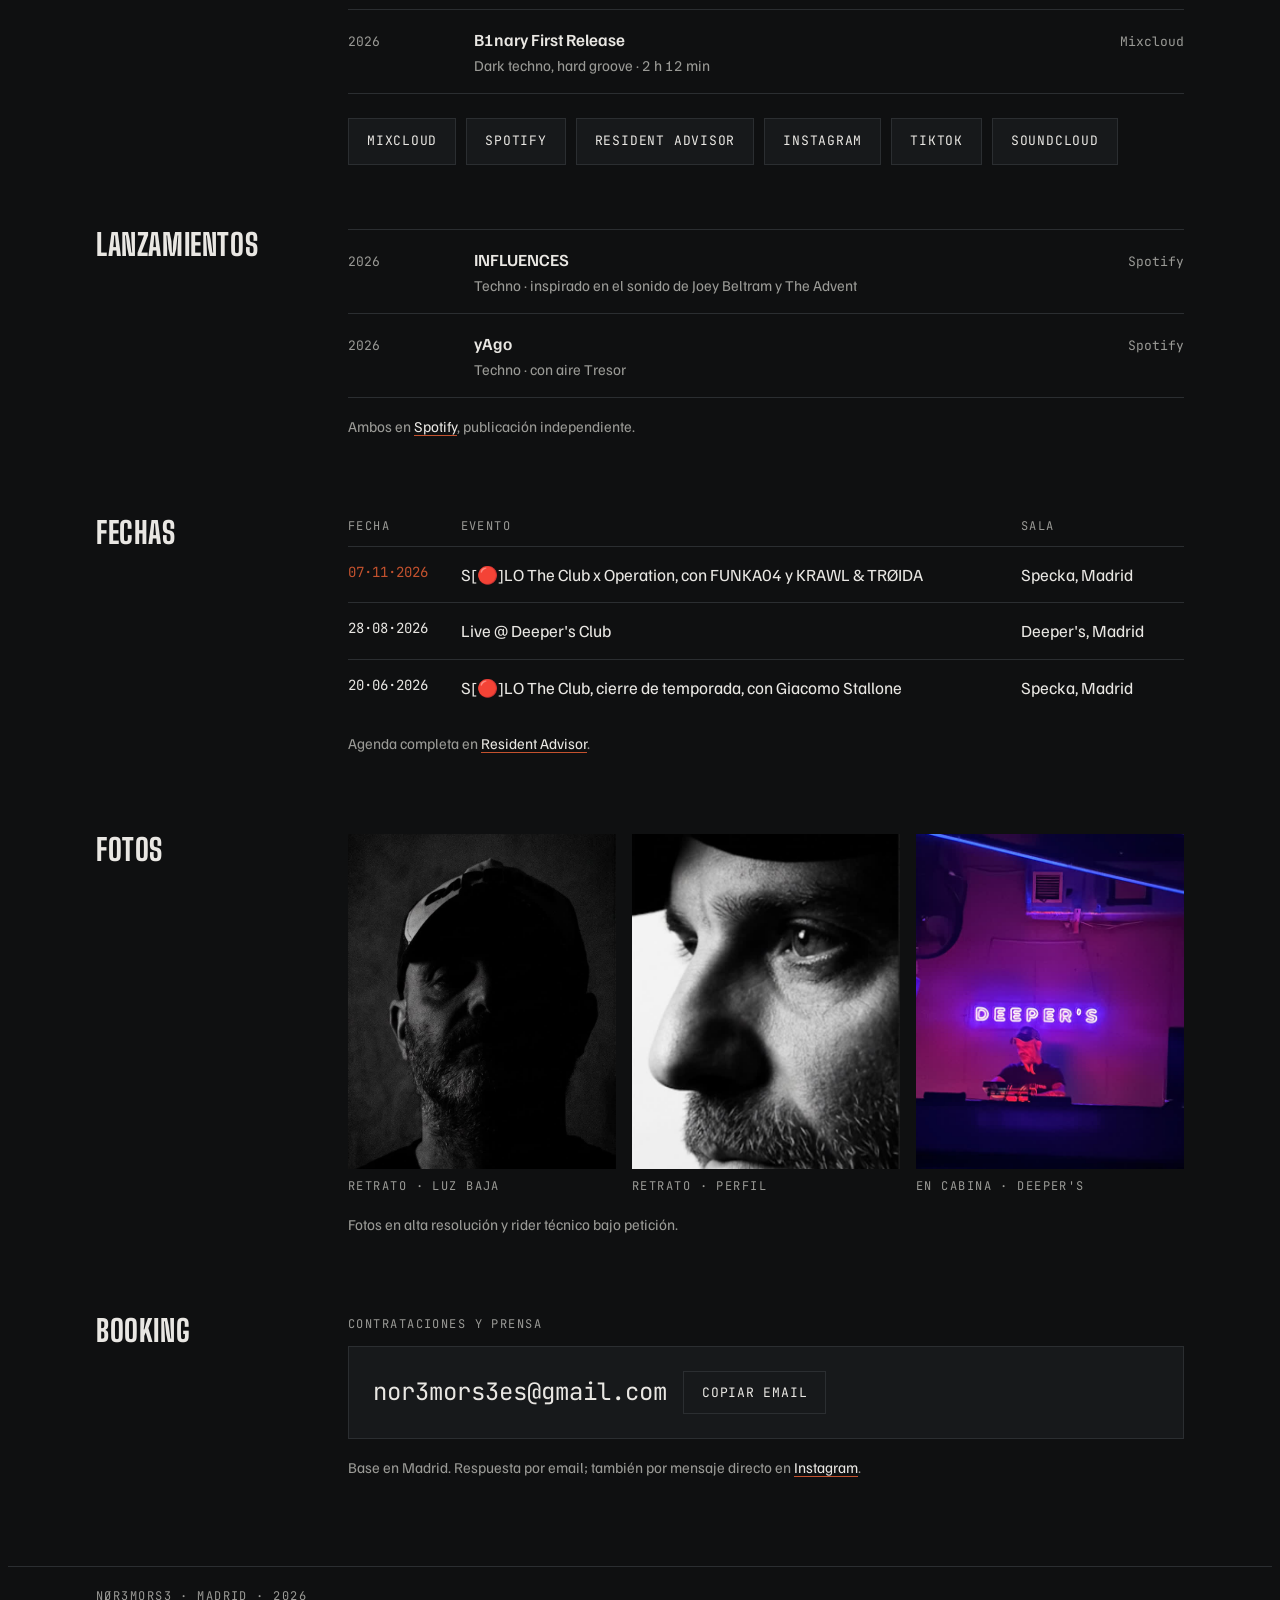
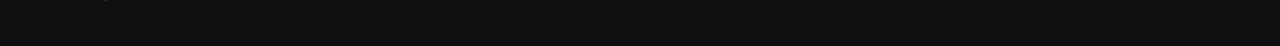
==== commit 34d04c8f: "Press kit: La Real y Birmingham como influencias, lanzamientos, SEO y booking Co-Authored-By: Claude" ====
--- a/index.html
+++ b/index.html
@@ -3,7 +3,12 @@
 <head>
 <meta charset="utf-8">
 <meta name="viewport" content="width=device-width, initial-scale=1">
-<title>nØr3mors3 Press Kit</title>
+<title>nØr3mors3 · Press Kit · DJ techno y hard groove, Madrid</title>
+<meta name="description" content="nØr3mors3, DJ asturiano afincado en Madrid. Techno, hard groove y progressive house. Residente en S[🔴]LO The Club (Specka). Sets, lanzamientos, fechas y booking.">
+<meta property="og:title" content="nØr3mors3 · Press Kit">
+<meta property="og:description" content="DJ asturiano en Madrid. Techno, hard groove y progressive house. Sets, lanzamientos y booking.">
+<meta property="og:type" content="website">
+<meta property="og:url" content="https://rubenmodrono.github.io/noremorse-web/">
 <link rel="preconnect" href="https://fonts.googleapis.com">
 <link rel="preconnect" href="https://fonts.gstatic.com" crossorigin>
 <link rel="stylesheet" href="https://fonts.googleapis.com/css2?family=Big+Shoulders+Display:wght@500;800;900&family=Familjen+Grotesk:wght@400;500;600&family=JetBrains+Mono:wght@400;500&display=swap">
@@ -147,8 +152,8 @@
   <div>
     <div class="label">Press kit · DJ · Madrid</div>
     <h1 class="name">n<span class="slash">Ø</span>r3mors3</h1>
-    <p class="thesis">De La Real a Birmingham: techno con raíces</p>
-    <p class="lede">Selector asturiano afincado en Madrid. Del techno hipnótico y el hard groove al progressive house, con la escuela de La Real y la experiencia de Birmingham.</p>
+    <p class="thesis">Techno con raíces: Asturias, Birmingham y Madrid</p>
+    <p class="lede">Selector asturiano afincado en Madrid. Techno, hard groove y progressive house, con la pista como punto de partida y las influencias de La Real y Birmingham en el oído.</p>
     <div class="actions">
       <a class="btn primary" href="#contacto">Contratar</a>
       <a class="btn" href="https://www.mixcloud.com/n0r3mors3/" target="_blank" rel="noopener">Escuchar sets</a>
@@ -160,9 +165,9 @@
   <div class="wrap">
     <dl>
       <div><dt class="label">Base</dt><dd>Madrid</dd></div>
-      <div><dt class="label">Origen</dt><dd>Asturias · Birmingham</dd></div>
+      <div><dt class="label">Origen</dt><dd>Asturias · Madrid</dd></div>
       <div><dt class="label">Sonido</dt><dd>Techno, hard groove, progressive</dd></div>
-      <div><dt class="label">Casa</dt><dd>S[O]LO The Club, Specka</dd></div>
+      <div><dt class="label">Casa</dt><dd>S[🔴]LO The Club, Specka</dd></div>
       <div><dt class="label">Fechas en RA</dt><dd>35 pasadas · 14 próximas</dd></div>
     </dl>
   </div>
@@ -173,11 +178,11 @@
     <h2>Bio</h2>
     <div class="prose">
       <div class="route" aria-label="Recorrido">
-        <span>La Real, Asturias</span><i>→</i><span>Birmingham</span><i>→</i><span>Madrid</span>
-      </div>
-      <p>nØr3mors3 es un DJ y productor asturiano que se formó en La Real, uno de los templos del techno en el norte de España. Su paso por Birmingham, ciudad clave del techno británico, amplió su forma de entender la pista.</p>
-      <p>Hoy, desde Madrid, une esa herencia con el underground actual: del techno hipnótico y el hard groove al progressive house, construyendo tensión poco a poco hasta llevar la pista a un groove contundente.</p>
-      <p>Forma parte de S[O]LO The Club, la fiesta de la sala Specka, y suma más de 30 fechas en la escena madrileña. Ha publicado sus primeros temas propios y prepara nuevos lanzamientos.</p>
+        <span>Asturias</span><i>→</i><span>Birmingham</span><i>→</i><span>Madrid</span>
+      </div>
+      <p>nØr3mors3 es un DJ y productor asturiano. Empezó a pinchar en clubs de Asturias, con La Real como una de sus grandes influencias, y vivió en Birmingham, otra referencia clave en su forma de entender la pista.</p>
+      <p>Hoy, desde Madrid, mueve el techno, el hard groove y el progressive house con un enfoque de pista: construye tensión poco a poco hasta llegar a un groove contundente. Sus sets, de 1 a más de 2 horas, están documentados en Mixcloud.</p>
+      <p>Forma parte de S[🔴]LO The Club, la fiesta de la sala Specka, y suma 35 fechas pasadas en Resident Advisor. En 2026 ha publicado sus primeros temas propios, INFLUENCES y yAgo.</p>
     </div>
   </section>
 
@@ -185,7 +190,7 @@
     <h2>Escuchar</h2>
     <div>
       <div class="sets">
-        <div class="set feat"><span class="d">20·06·2026</span><div><div class="t">S[O]LO The Club, cierre de temporada · Specka</div><div class="g">Techno, hard groove · 1 h 26 min</div></div><span class="d">Mixcloud</span></div>
+        <div class="set feat"><span class="d">20·06·2026</span><div><div class="t">S[🔴]LO The Club, cierre de temporada · Specka</div><div class="g">Techno, hard groove · 1 h 26 min</div></div><span class="d">Mixcloud</span></div>
         <div class="set"><span class="d">28·08·2026</span><div><div class="t">Live @ Deeper's Club</div><div class="g">Progressive house, melodic techno · 1 h 58 min</div></div><span class="d">Mixcloud</span></div>
         <div class="set"><span class="d">2026</span><div><div class="t">Kinetic Structures</div><div class="g">Hard groove techno · 1 h 23 min</div></div><span class="d">Mixcloud</span></div>
         <div class="set"><span class="d">2026</span><div><div class="t">B1nary First Release</div><div class="g">Dark techno, hard groove · 2 h 12 min</div></div><span class="d">Mixcloud</span></div>
@@ -201,6 +206,17 @@
     </div>
   </section>
 
+  <section id="lanzamientos" class="sec">
+    <h2>Lanzamientos</h2>
+    <div>
+      <div class="sets">
+        <div class="set"><span class="d">2026</span><div><div class="t">INFLUENCES</div><div class="g">Techno · inspirado en el sonido de Joey Beltram y The Advent</div></div><span class="d">Spotify</span></div>
+        <div class="set"><span class="d">2026</span><div><div class="t">yAgo</div><div class="g">Techno · con aire Tresor</div></div><span class="d">Spotify</span></div>
+      </div>
+      <p class="note">Ambos en <a href="https://open.spotify.com/artist/33xK9QpzWujPgHtgsVGkIV" target="_blank" rel="noopener">Spotify</a>, publicación independiente.</p>
+    </div>
+  </section>
+
   <section id="fechas" class="sec">
     <h2>Fechas</h2>
     <div>
@@ -208,9 +224,9 @@
         <table class="dates">
           <thead><tr><th class="label">Fecha</th><th class="label">Evento</th><th class="label">Sala</th></tr></thead>
           <tbody>
-            <tr class="next"><td>07·11·2026</td><td>S[O]LO The Club x Operation, con FUNKA04 y KRAWL &amp; TRØIDA</td><td>Specka, Madrid</td></tr>
+            <tr class="next"><td>07·11·2026</td><td>S[🔴]LO The Club x Operation, con FUNKA04 y KRAWL &amp; TRØIDA</td><td>Specka, Madrid</td></tr>
             <tr><td>28·08·2026</td><td>Live @ Deeper's Club</td><td>Deeper's, Madrid</td></tr>
-            <tr><td>20·06·2026</td><td>S[O]LO The Club, cierre de temporada, con Giacomo Stallone</td><td>Specka, Madrid</td></tr>
+            <tr><td>20·06·2026</td><td>S[🔴]LO The Club, cierre de temporada, con Giacomo Stallone</td><td>Specka, Madrid</td></tr>
           </tbody>
         </table>
       </div>
@@ -226,7 +242,6 @@
       <figure><img src="[data-uri]" alt="Perfil en blanco y negro de nØr3mors3" loading="lazy"><figcaption class="label">Retrato · perfil</figcaption></figure>
       <figure><img src="[data-uri]" alt="nØr3mors3 en cabina bajo el neón de Deeper's" loading="lazy"><figcaption class="label">En cabina · Deeper's</figcaption></figure>
     </div>
-    </div>
     <p class="note">Fotos en alta resolución y rider técnico bajo petición.</p>
     </div>
   </section>
@@ -241,6 +256,7 @@
         <span class="addr" id="addr">nor3mors3es@gmail.com</span>
         <button class="btn" id="copy" type="button">Copiar email</button>
       </div>
+      <p class="note">Base en Madrid. Respuesta por email; también por mensaje directo en <a href="https://www.instagram.com/n0r3mors3" target="_blank" rel="noopener">Instagram</a>.</p>
     </div>
   </div>
 </section>
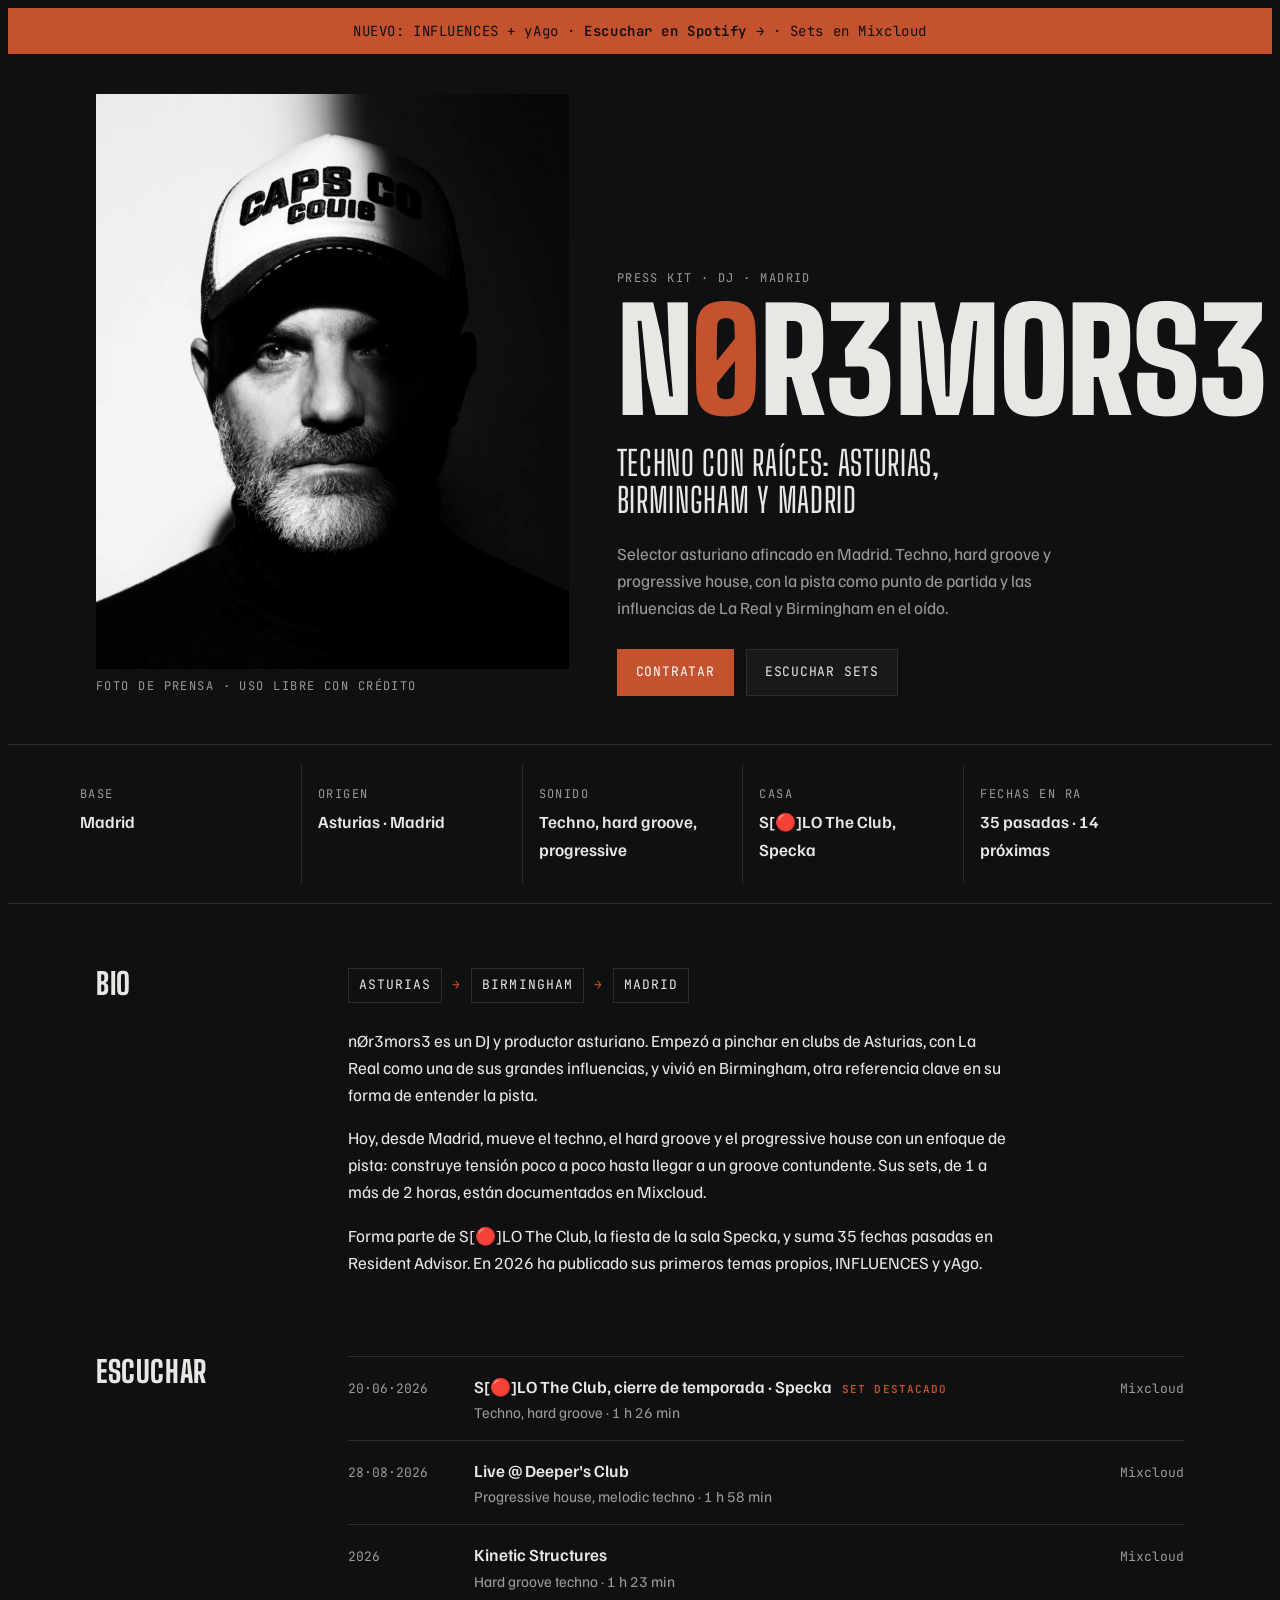
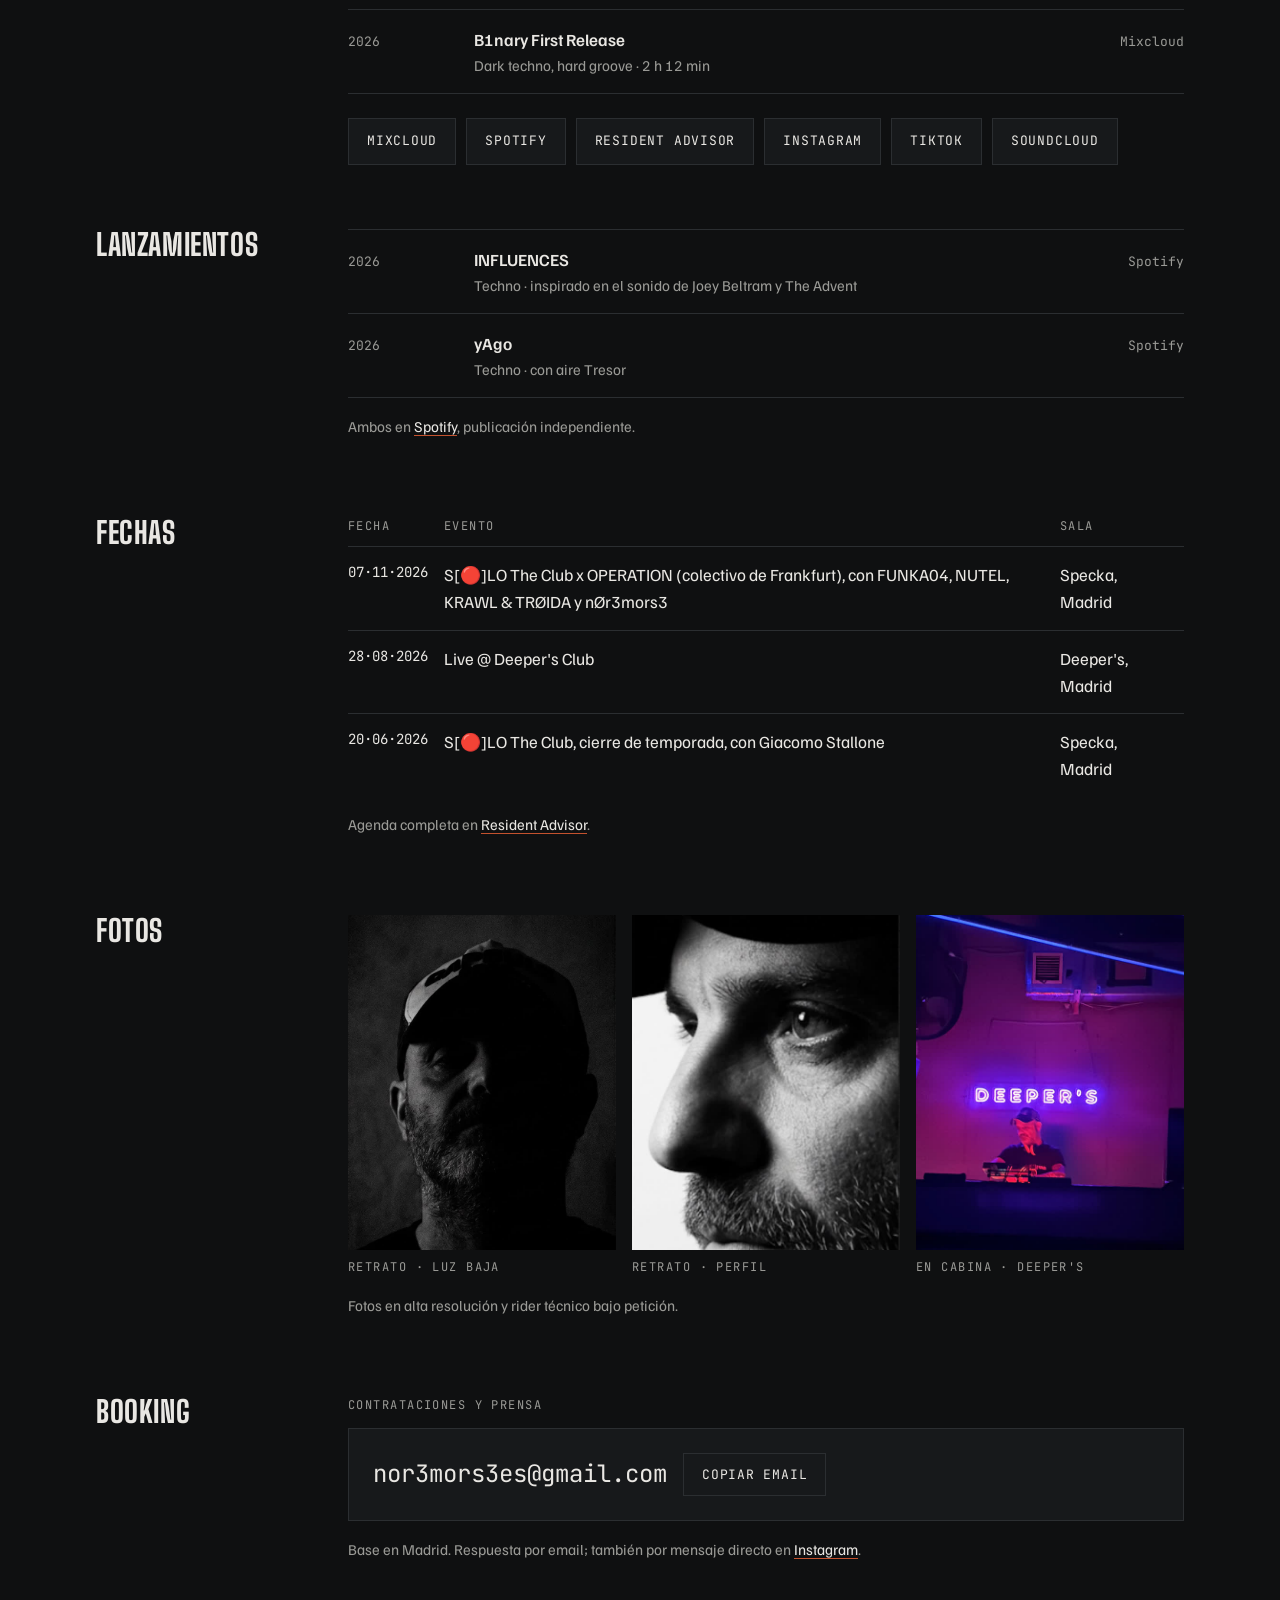
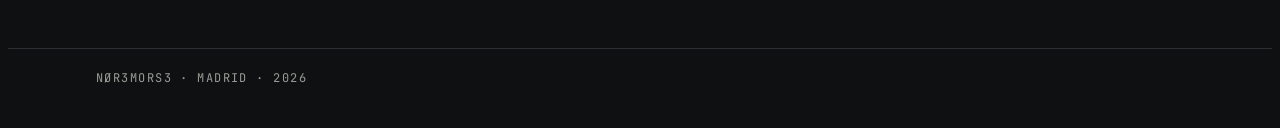
==== commit 7cc7a944: "Fecha 7 nov: S[🔴]LO x OPERATION (Frankfurt) Co-Authored-By: Claude Sonnet 5.5 <noreply@anthropic.com" ====
--- a/index.html
+++ b/index.html
@@ -224,7 +224,7 @@
         <table class="dates">
           <thead><tr><th class="label">Fecha</th><th class="label">Evento</th><th class="label">Sala</th></tr></thead>
           <tbody>
-            <tr class="next"><td>07·11·2026</td><td>S[🔴]LO The Club x Operation, con FUNKA04 y KRAWL &amp; TRØIDA</td><td>Specka, Madrid</td></tr>
+            <tr><td>07·11·2026</td><td>S[🔴]LO The Club x OPERATION (colectivo de Frankfurt), con FUNKA04, NUTEL, KRAWL &amp; TRØIDA y nØr3mors3</td><td>Specka, Madrid</td></tr>
             <tr><td>28·08·2026</td><td>Live @ Deeper's Club</td><td>Deeper's, Madrid</td></tr>
             <tr><td>20·06·2026</td><td>S[🔴]LO The Club, cierre de temporada, con Giacomo Stallone</td><td>Specka, Madrid</td></tr>
           </tbody>
